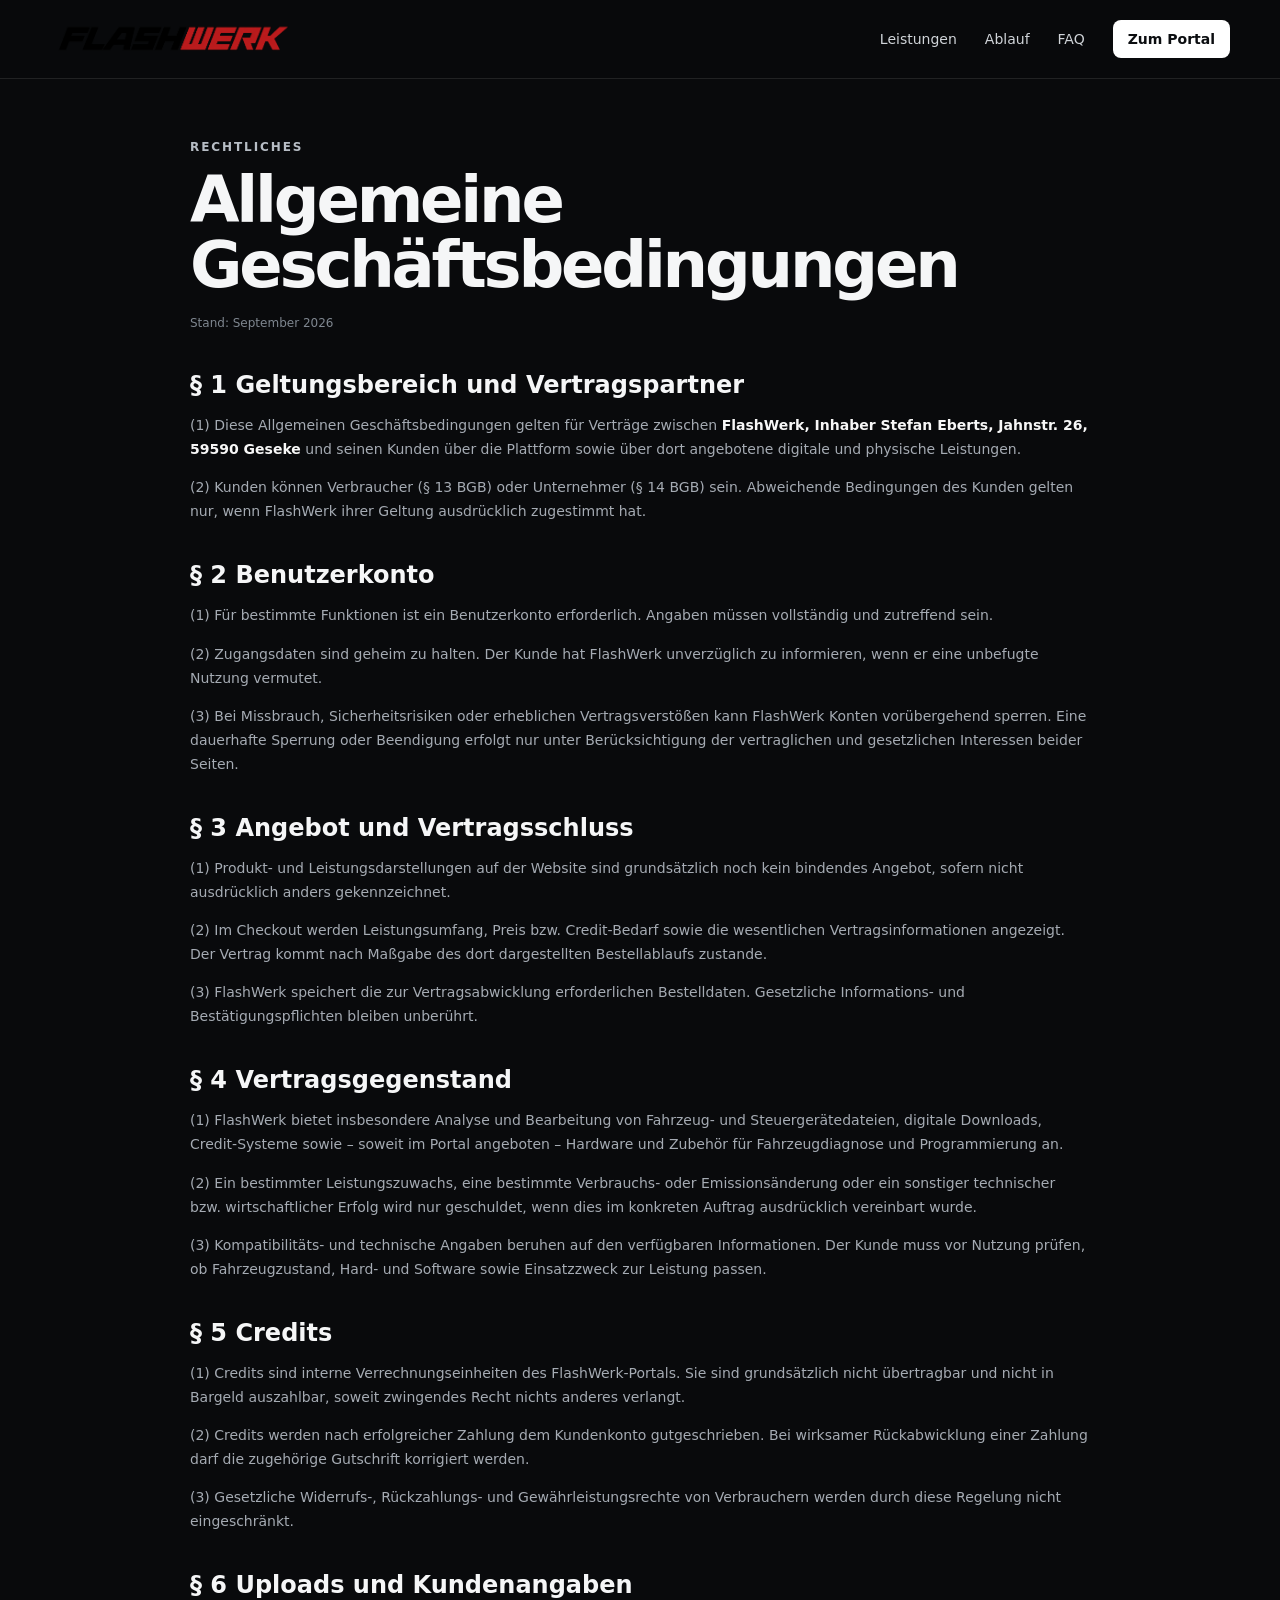
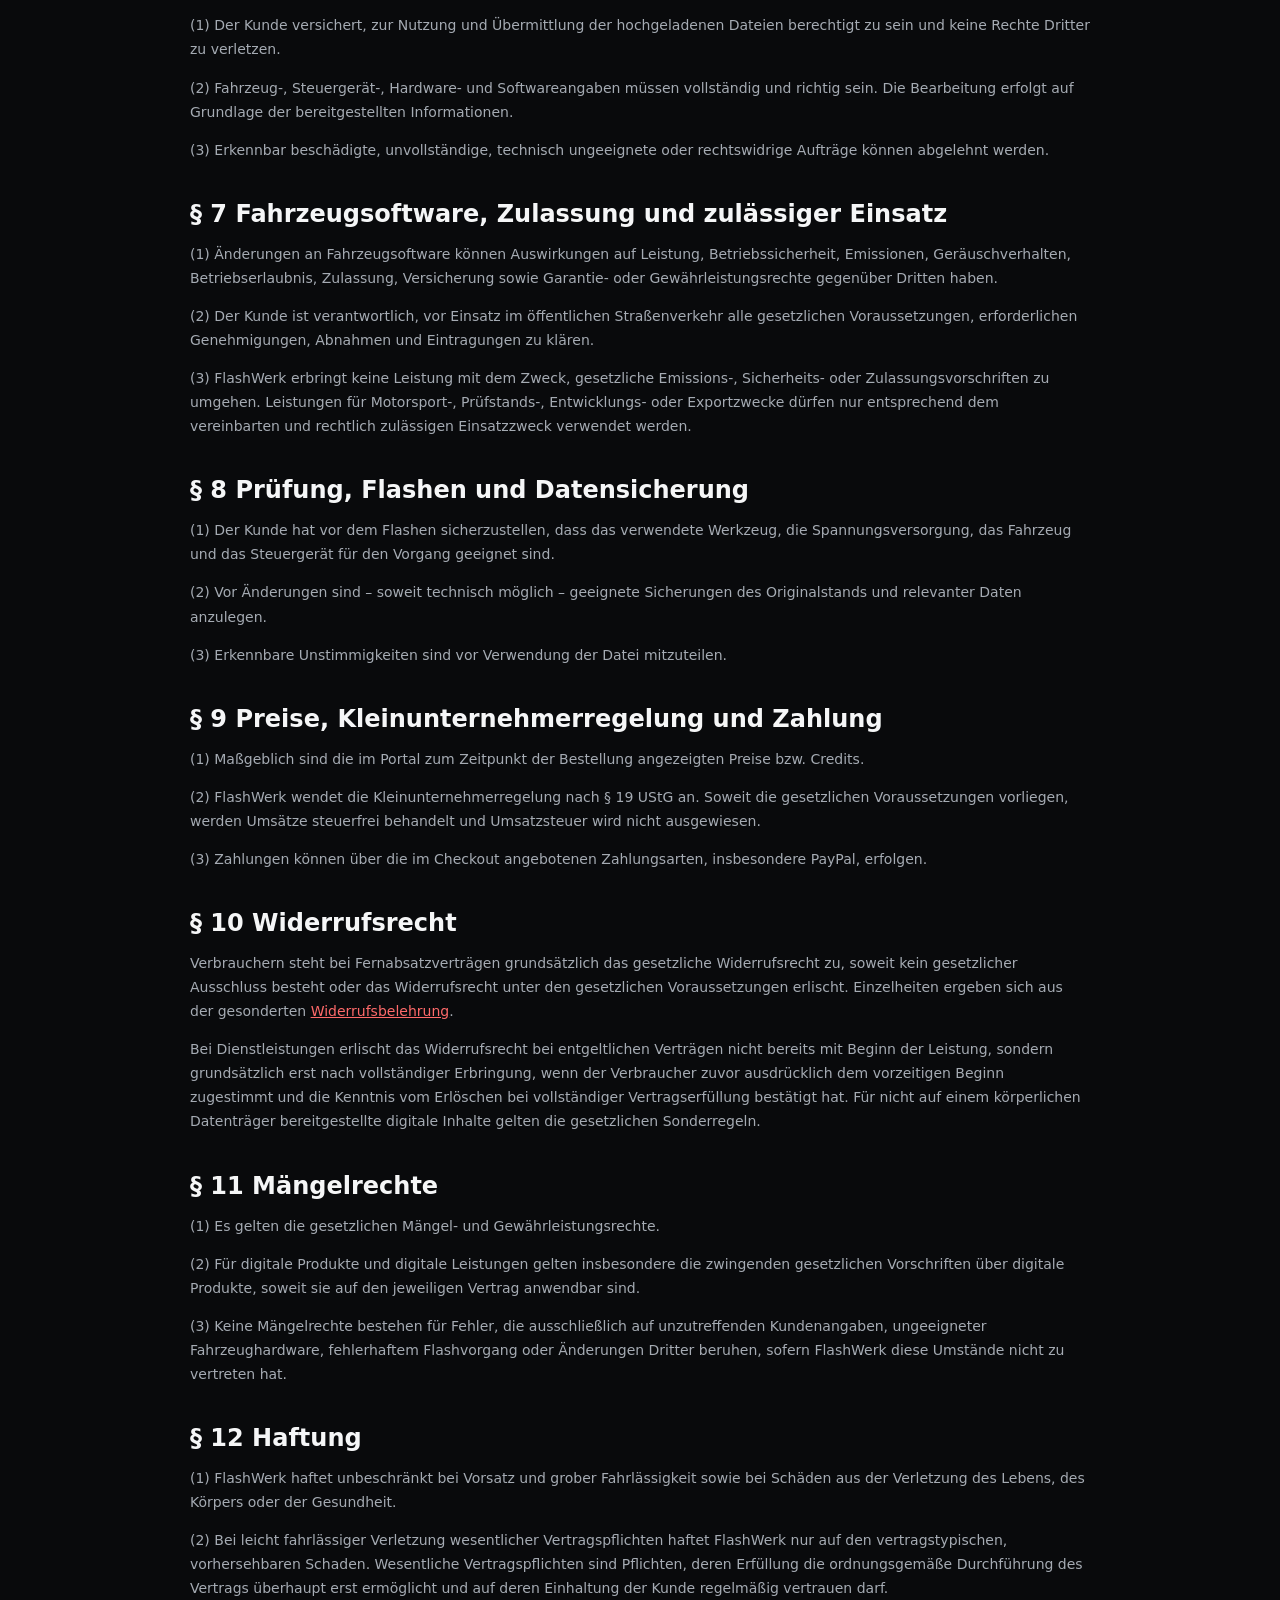
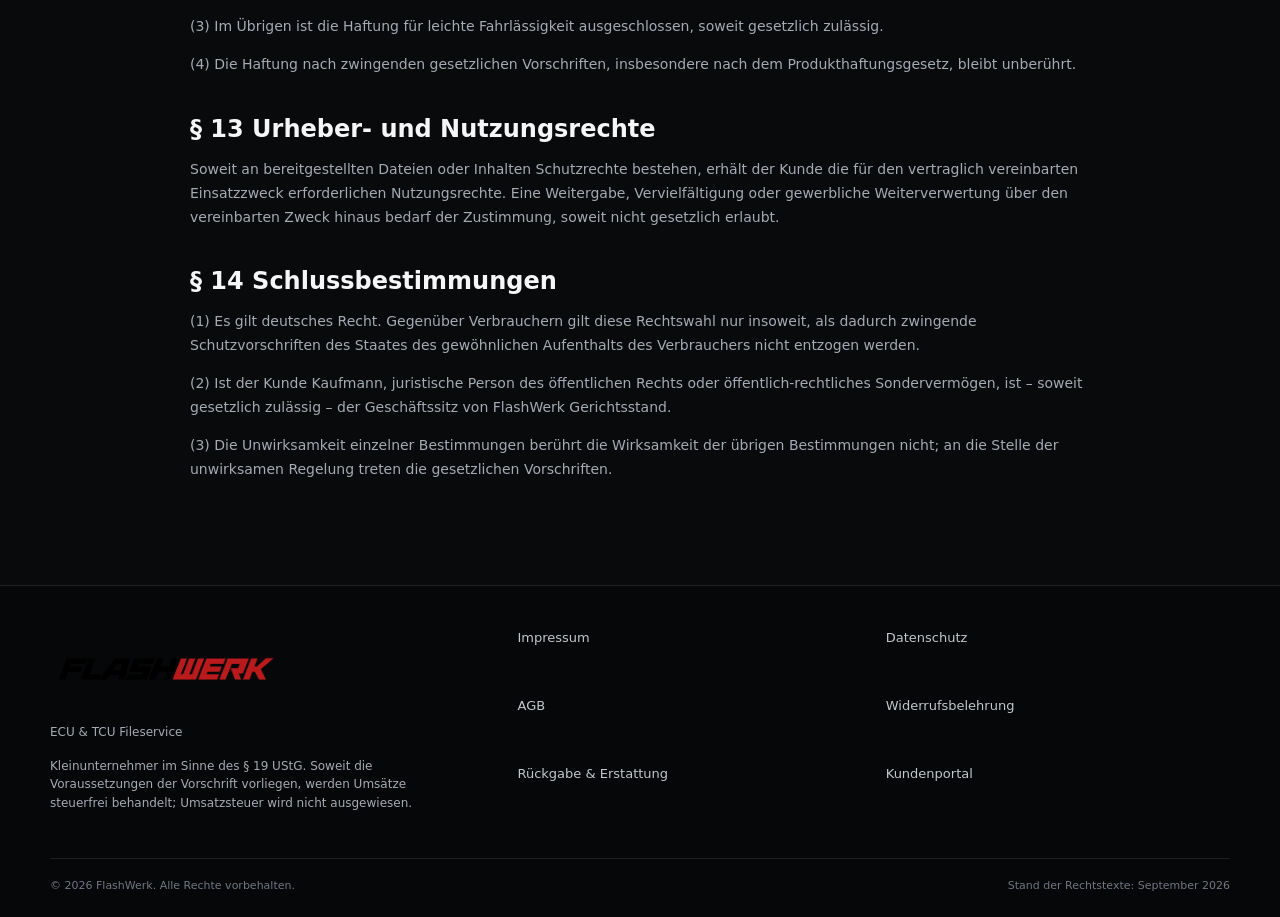
==== agb.html @ cbb9adb5 "Add files via upload" ====
<!doctype html><html lang="de"><head><meta charset="utf-8"><meta name="viewport" content="width=device-width,initial-scale=1"><title>AGB – FlashWerk</title><link rel="stylesheet" href="styles.css"></head><body><header class="site-header"><div class="container nav">
<a href="index.html" aria-label="FlashWerk Startseite"><img class="logo" src="flashwerk-logo.png" alt="FlashWerk"></a>
<button class="menu-btn" aria-label="Menü öffnen" aria-expanded="false">☰</button>
<nav class="nav-links">
<a href="index.html#leistungen">Leistungen</a>
<a href="index.html#ablauf">Ablauf</a>
<a href="index.html#faq">FAQ</a>
<a class="btn btn-small" href="https://portal.flashwerk.eu">Zum Portal</a>
</nav></div></header>
<main class="legal-page"><div class="container legal-shell"><div class="section-label">RECHTLICHES</div><h1>Allgemeine Geschäftsbedingungen</h1><p class="updated">Stand: September 2026</p>

<h2>§ 1 Geltungsbereich und Vertragspartner</h2>
<p>(1) Diese Allgemeinen Geschäftsbedingungen gelten für Verträge zwischen <strong>FlashWerk, Inhaber Stefan Eberts, Jahnstr. 26, 59590 Geseke</strong> und seinen Kunden über die Plattform sowie über dort angebotene digitale und physische Leistungen.</p>
<p>(2) Kunden können Verbraucher (§ 13 BGB) oder Unternehmer (§ 14 BGB) sein. Abweichende Bedingungen des Kunden gelten nur, wenn FlashWerk ihrer Geltung ausdrücklich zugestimmt hat.</p>

<h2>§ 2 Benutzerkonto</h2>
<p>(1) Für bestimmte Funktionen ist ein Benutzerkonto erforderlich. Angaben müssen vollständig und zutreffend sein.</p>
<p>(2) Zugangsdaten sind geheim zu halten. Der Kunde hat FlashWerk unverzüglich zu informieren, wenn er eine unbefugte Nutzung vermutet.</p>
<p>(3) Bei Missbrauch, Sicherheitsrisiken oder erheblichen Vertragsverstößen kann FlashWerk Konten vorübergehend sperren. Eine dauerhafte Sperrung oder Beendigung erfolgt nur unter Berücksichtigung der vertraglichen und gesetzlichen Interessen beider Seiten.</p>

<h2>§ 3 Angebot und Vertragsschluss</h2>
<p>(1) Produkt- und Leistungsdarstellungen auf der Website sind grundsätzlich noch kein bindendes Angebot, sofern nicht ausdrücklich anders gekennzeichnet.</p>
<p>(2) Im Checkout werden Leistungsumfang, Preis bzw. Credit-Bedarf sowie die wesentlichen Vertragsinformationen angezeigt. Der Vertrag kommt nach Maßgabe des dort dargestellten Bestellablaufs zustande.</p>
<p>(3) FlashWerk speichert die zur Vertragsabwicklung erforderlichen Bestelldaten. Gesetzliche Informations- und Bestätigungspflichten bleiben unberührt.</p>

<h2>§ 4 Vertragsgegenstand</h2>
<p>(1) FlashWerk bietet insbesondere Analyse und Bearbeitung von Fahrzeug- und Steuergerätedateien, digitale Downloads, Credit-Systeme sowie – soweit im Portal angeboten – Hardware und Zubehör für Fahrzeugdiagnose und Programmierung an.</p>
<p>(2) Ein bestimmter Leistungszuwachs, eine bestimmte Verbrauchs- oder Emissionsänderung oder ein sonstiger technischer bzw. wirtschaftlicher Erfolg wird nur geschuldet, wenn dies im konkreten Auftrag ausdrücklich vereinbart wurde.</p>
<p>(3) Kompatibilitäts- und technische Angaben beruhen auf den verfügbaren Informationen. Der Kunde muss vor Nutzung prüfen, ob Fahrzeugzustand, Hard- und Software sowie Einsatzzweck zur Leistung passen.</p>

<h2>§ 5 Credits</h2>
<p>(1) Credits sind interne Verrechnungseinheiten des FlashWerk-Portals. Sie sind grundsätzlich nicht übertragbar und nicht in Bargeld auszahlbar, soweit zwingendes Recht nichts anderes verlangt.</p>
<p>(2) Credits werden nach erfolgreicher Zahlung dem Kundenkonto gutgeschrieben. Bei wirksamer Rückabwicklung einer Zahlung darf die zugehörige Gutschrift korrigiert werden.</p>
<p>(3) Gesetzliche Widerrufs-, Rückzahlungs- und Gewährleistungsrechte von Verbrauchern werden durch diese Regelung nicht eingeschränkt.</p>

<h2>§ 6 Uploads und Kundenangaben</h2>
<p>(1) Der Kunde versichert, zur Nutzung und Übermittlung der hochgeladenen Dateien berechtigt zu sein und keine Rechte Dritter zu verletzen.</p>
<p>(2) Fahrzeug-, Steuergerät-, Hardware- und Softwareangaben müssen vollständig und richtig sein. Die Bearbeitung erfolgt auf Grundlage der bereitgestellten Informationen.</p>
<p>(3) Erkennbar beschädigte, unvollständige, technisch ungeeignete oder rechtswidrige Aufträge können abgelehnt werden.</p>

<h2>§ 7 Fahrzeugsoftware, Zulassung und zulässiger Einsatz</h2>
<p>(1) Änderungen an Fahrzeugsoftware können Auswirkungen auf Leistung, Betriebssicherheit, Emissionen, Geräuschverhalten, Betriebserlaubnis, Zulassung, Versicherung sowie Garantie- oder Gewährleistungsrechte gegenüber Dritten haben.</p>
<p>(2) Der Kunde ist verantwortlich, vor Einsatz im öffentlichen Straßenverkehr alle gesetzlichen Voraussetzungen, erforderlichen Genehmigungen, Abnahmen und Eintragungen zu klären.</p>
<p>(3) FlashWerk erbringt keine Leistung mit dem Zweck, gesetzliche Emissions-, Sicherheits- oder Zulassungsvorschriften zu umgehen. Leistungen für Motorsport-, Prüfstands-, Entwicklungs- oder Exportzwecke dürfen nur entsprechend dem vereinbarten und rechtlich zulässigen Einsatzzweck verwendet werden.</p>

<h2>§ 8 Prüfung, Flashen und Datensicherung</h2>
<p>(1) Der Kunde hat vor dem Flashen sicherzustellen, dass das verwendete Werkzeug, die Spannungsversorgung, das Fahrzeug und das Steuergerät für den Vorgang geeignet sind.</p>
<p>(2) Vor Änderungen sind – soweit technisch möglich – geeignete Sicherungen des Originalstands und relevanter Daten anzulegen.</p>
<p>(3) Erkennbare Unstimmigkeiten sind vor Verwendung der Datei mitzuteilen.</p>

<h2>§ 9 Preise, Kleinunternehmerregelung und Zahlung</h2>
<p>(1) Maßgeblich sind die im Portal zum Zeitpunkt der Bestellung angezeigten Preise bzw. Credits.</p>
<p>(2) FlashWerk wendet die Kleinunternehmerregelung nach § 19 UStG an. Soweit die gesetzlichen Voraussetzungen vorliegen, werden Umsätze steuerfrei behandelt und Umsatzsteuer wird nicht ausgewiesen.</p>
<p>(3) Zahlungen können über die im Checkout angebotenen Zahlungsarten, insbesondere PayPal, erfolgen.</p>

<h2>§ 10 Widerrufsrecht</h2>
<p>Verbrauchern steht bei Fernabsatzverträgen grundsätzlich das gesetzliche Widerrufsrecht zu, soweit kein gesetzlicher Ausschluss besteht oder das Widerrufsrecht unter den gesetzlichen Voraussetzungen erlischt. Einzelheiten ergeben sich aus der gesonderten <a href="widerruf.html">Widerrufsbelehrung</a>.</p>
<p>Bei Dienstleistungen erlischt das Widerrufsrecht bei entgeltlichen Verträgen nicht bereits mit Beginn der Leistung, sondern grundsätzlich erst nach vollständiger Erbringung, wenn der Verbraucher zuvor ausdrücklich dem vorzeitigen Beginn zugestimmt und die Kenntnis vom Erlöschen bei vollständiger Vertragserfüllung bestätigt hat. Für nicht auf einem körperlichen Datenträger bereitgestellte digitale Inhalte gelten die gesetzlichen Sonderregeln.</p>

<h2>§ 11 Mängelrechte</h2>
<p>(1) Es gelten die gesetzlichen Mängel- und Gewährleistungsrechte.</p>
<p>(2) Für digitale Produkte und digitale Leistungen gelten insbesondere die zwingenden gesetzlichen Vorschriften über digitale Produkte, soweit sie auf den jeweiligen Vertrag anwendbar sind.</p>
<p>(3) Keine Mängelrechte bestehen für Fehler, die ausschließlich auf unzutreffenden Kundenangaben, ungeeigneter Fahrzeughardware, fehlerhaftem Flashvorgang oder Änderungen Dritter beruhen, sofern FlashWerk diese Umstände nicht zu vertreten hat.</p>

<h2>§ 12 Haftung</h2>
<p>(1) FlashWerk haftet unbeschränkt bei Vorsatz und grober Fahrlässigkeit sowie bei Schäden aus der Verletzung des Lebens, des Körpers oder der Gesundheit.</p>
<p>(2) Bei leicht fahrlässiger Verletzung wesentlicher Vertragspflichten haftet FlashWerk nur auf den vertragstypischen, vorhersehbaren Schaden. Wesentliche Vertragspflichten sind Pflichten, deren Erfüllung die ordnungsgemäße Durchführung des Vertrags überhaupt erst ermöglicht und auf deren Einhaltung der Kunde regelmäßig vertrauen darf.</p>
<p>(3) Im Übrigen ist die Haftung für leichte Fahrlässigkeit ausgeschlossen, soweit gesetzlich zulässig.</p>
<p>(4) Die Haftung nach zwingenden gesetzlichen Vorschriften, insbesondere nach dem Produkthaftungsgesetz, bleibt unberührt.</p>

<h2>§ 13 Urheber- und Nutzungsrechte</h2>
<p>Soweit an bereitgestellten Dateien oder Inhalten Schutzrechte bestehen, erhält der Kunde die für den vertraglich vereinbarten Einsatzzweck erforderlichen Nutzungsrechte. Eine Weitergabe, Vervielfältigung oder gewerbliche Weiterverwertung über den vereinbarten Zweck hinaus bedarf der Zustimmung, soweit nicht gesetzlich erlaubt.</p>

<h2>§ 14 Schlussbestimmungen</h2>
<p>(1) Es gilt deutsches Recht. Gegenüber Verbrauchern gilt diese Rechtswahl nur insoweit, als dadurch zwingende Schutzvorschriften des Staates des gewöhnlichen Aufenthalts des Verbrauchers nicht entzogen werden.</p>
<p>(2) Ist der Kunde Kaufmann, juristische Person des öffentlichen Rechts oder öffentlich-rechtliches Sondervermögen, ist – soweit gesetzlich zulässig – der Geschäftssitz von FlashWerk Gerichtsstand.</p>
<p>(3) Die Unwirksamkeit einzelner Bestimmungen berührt die Wirksamkeit der übrigen Bestimmungen nicht; an die Stelle der unwirksamen Regelung treten die gesetzlichen Vorschriften.</p>
</div></main><footer>
<div class="container footer-grid">
<div class="footer-brand">
<img class="footer-logo" src="flashwerk-logo.png" alt="FlashWerk">
<p>ECU &amp; TCU Fileservice</p>
<p class="small-business">Kleinunternehmer im Sinne des § 19 UStG. Soweit die Voraussetzungen der Vorschrift vorliegen, werden Umsätze steuerfrei behandelt; Umsatzsteuer wird nicht ausgewiesen.</p>
</div>
<div class="footer-links">
<a href="impressum.html">Impressum</a>
<a href="datenschutz.html">Datenschutz</a>
<a href="agb.html">AGB</a>
<a href="widerruf.html">Widerrufsbelehrung</a>
<a href="rueckgabe.html">Rückgabe &amp; Erstattung</a>
<a href="https://portal.flashwerk.eu">Kundenportal</a>
</div>
</div>
<div class="container copyright"><span>© <span data-year></span> FlashWerk. Alle Rechte vorbehalten.</span><span>Stand der Rechtstexte: September 2026</span></div>
</footer><script src="script.js"></script></body></html>
---- styles.css ----
:root{
  --bg:#090a0c;
  --bg2:#0f1114;
  --panel:#14171b;
  --panel2:#1a1e23;
  --text:#f5f6f7;
  --muted:#a5abb3;
  --line:rgba(255,255,255,.10);
  --red:#c83434;
  --red2:#e54848;
  --max:1180px;
}
*{box-sizing:border-box}
html{scroll-behavior:smooth}
body{
  margin:0;background:var(--bg);color:var(--text);
  font-family:Inter,ui-sans-serif,system-ui,-apple-system,BlinkMacSystemFont,"Segoe UI",sans-serif;
  -webkit-font-smoothing:antialiased
}
a{color:inherit;text-decoration:none}
.container{width:min(calc(100% - 40px),var(--max));margin:0 auto}
.site-header{
  position:fixed;inset:0 0 auto 0;z-index:50;
  background:rgba(9,10,12,.82);backdrop-filter:blur(18px);
  border-bottom:1px solid var(--line)
}
.nav{height:78px;display:flex;align-items:center;justify-content:space-between;gap:30px}
.logo{display:block;width:250px;max-width:44vw;height:auto}
.nav-links{display:flex;align-items:center;gap:28px;color:#d0d4d9;font-size:14px}
.nav-links a:hover{color:#fff}
.menu-btn{display:none;background:none;border:0;color:#fff;font-size:26px}
.btn{
  display:inline-flex;align-items:center;justify-content:center;gap:10px;
  padding:14px 21px;border-radius:8px;font-size:14px;font-weight:800;
  border:1px solid transparent;transition:.2s ease
}
.btn:hover{transform:translateY(-2px)}
.btn-primary{background:linear-gradient(135deg,var(--red),var(--red2));color:#fff;box-shadow:0 12px 38px rgba(200,52,52,.22)}
.btn-secondary{border-color:var(--line);background:rgba(255,255,255,.025)}
.btn-small{padding:10px 14px;background:#fff;color:#0b0d10}
.hero{
  min-height:800px;display:flex;align-items:center;position:relative;overflow:hidden;
  padding:155px 0 95px;border-bottom:1px solid var(--line)
}
.hero-grid{
  position:absolute;inset:0;opacity:.19;
  background-image:linear-gradient(rgba(255,255,255,.05) 1px,transparent 1px),
  linear-gradient(90deg,rgba(255,255,255,.05) 1px,transparent 1px);
  background-size:64px 64px;mask-image:linear-gradient(to bottom,black,transparent 92%)
}
.glow{position:absolute;width:520px;height:520px;border-radius:50%;filter:blur(120px);background:rgba(200,52,52,.17);right:-170px;top:80px}
.hero-content{position:relative;z-index:2}
.kicker,.section-label{font-size:12px;font-weight:900;letter-spacing:.16em;color:#b7bdc5}
.kicker:before{content:"";display:inline-block;width:34px;height:2px;background:var(--red);vertical-align:middle;margin-right:10px}
h1{font-size:clamp(52px,7.8vw,104px);line-height:.92;letter-spacing:-.065em;margin:24px 0 22px;max-width:930px}
.red{color:var(--red2)}
.hero p{max-width:700px;color:var(--muted);font-size:18px;line-height:1.72}
.hero-actions{display:flex;gap:12px;flex-wrap:wrap;margin-top:34px}
.stats{display:grid;grid-template-columns:repeat(3,1fr);gap:1px;margin-top:74px;max-width:870px;border:1px solid var(--line);background:var(--line)}
.stats div{background:#0c0f12;padding:22px 24px}
.stats strong,.stats span{display:block}
.stats strong{font-size:14px;margin-bottom:5px}
.stats span{color:var(--muted);font-size:12px}
.section{padding:105px 0}
.section-head{display:flex;justify-content:space-between;align-items:flex-end;gap:60px;margin:16px 0 48px}
.section-head h2,.portal-box h2,.faq-wrap h2,.legal-page h1,.final-cta h2{
  font-size:clamp(38px,5vw,64px);line-height:1.02;letter-spacing:-.05em;margin:0
}
.section-head p{max-width:450px;color:var(--muted);line-height:1.7;margin:0}
.cards{display:grid;grid-template-columns:repeat(3,1fr);gap:15px}
.card{padding:29px;border:1px solid var(--line);border-radius:13px;background:linear-gradient(160deg,rgba(255,255,255,.035),rgba(255,255,255,.012));min-height:250px}
.card-no{font-size:12px;font-weight:900;color:var(--red2);margin-bottom:52px}
.card h3{font-size:20px;margin:0 0 11px}
.card p,.step p,.portal-box p,.faq-list p,.legal-page p,.legal-page li{color:var(--muted);line-height:1.72;font-size:14px}
.notice{margin-top:22px;padding:17px 20px;border-left:3px solid var(--red);background:#101317;color:#aeb5bd;font-size:12px;line-height:1.65}
.process-section{background:var(--bg2);border-block:1px solid var(--line)}
.process{margin-top:52px;border-top:1px solid var(--line)}
.step{display:grid;grid-template-columns:100px 1fr;gap:20px;padding:34px 0;border-bottom:1px solid var(--line)}
.step-no{color:var(--red2);font-weight:900;font-size:13px}
.step h3{margin:0 0 8px;font-size:23px}
.portal-section{padding:70px 0}
.portal-box{padding:54px;border:1px solid rgba(200,52,52,.28);border-radius:18px;display:flex;align-items:center;justify-content:space-between;gap:50px;background:radial-gradient(circle at 82% 20%,rgba(200,52,52,.14),transparent 30%),linear-gradient(135deg,#14181d,#0c0f12)}
.portal-box h2{margin:12px 0}
.portal-box p{max-width:640px}
.faq-wrap{display:grid;grid-template-columns:.8fr 1.2fr;gap:70px}
.faq-list{border-top:1px solid var(--line)}
details{border-bottom:1px solid var(--line);padding:22px 0}
summary{cursor:pointer;font-weight:800;list-style:none;position:relative;padding-right:30px}
summary:after{content:"+";position:absolute;right:4px;color:var(--red2);font-size:22px;top:-4px}
details[open] summary:after{content:"–"}
.final-cta{text-align:center;padding:115px 0 125px;background:radial-gradient(circle at 50% 110%,rgba(200,52,52,.17),transparent 38%)}
.final-cta .section-label{display:block;margin-bottom:14px}
.final-cta .btn{margin-top:32px}
footer{background:#060708;border-top:1px solid var(--line);padding:44px 0 25px}
.footer-grid{display:grid;grid-template-columns:1.1fr 1.9fr;gap:55px}
.footer-logo{width:235px;max-width:100%}
.footer-brand p{color:var(--muted);font-size:12px}
.footer-links{display:grid;grid-template-columns:repeat(2,minmax(0,1fr));gap:10px 24px;font-size:13px;color:#c2c7cd}
.footer-links a:hover{color:#fff}
.small-business{margin-top:18px;color:#7f8790;font-size:11px;line-height:1.55}
.copyright{border-top:1px solid var(--line);margin-top:34px;padding-top:20px;color:#707882;font-size:11px;display:flex;justify-content:space-between;gap:20px;flex-wrap:wrap}

/* Legal pages */
.legal-page{padding:140px 0 90px}
.legal-page .legal-shell{max-width:900px}
.legal-page h1{margin:14px 0 34px}
.legal-page h2{font-size:24px;margin:38px 0 12px}
.legal-page h3{font-size:18px;margin:26px 0 10px}
.legal-page ul{padding-left:22px}
.legal-page .box{padding:22px 24px;border:1px solid var(--line);border-radius:12px;background:var(--panel);margin:22px 0}
.legal-page a{color:#ff6a6a;text-decoration:underline}
.legal-page strong{color:#f7f7f7}
.legal-page .updated{font-size:12px;color:#7f8790;margin-top:-20px;margin-bottom:30px}
.form-box label{display:block;font-size:13px;color:#b7bdc5;margin:12px 0 6px}
.form-box input,.form-box textarea{
  width:100%;background:#0c0f12;color:#fff;border:1px solid var(--line);border-radius:8px;padding:12px
}
.form-box textarea{min-height:130px;resize:vertical}
.form-box button{margin-top:14px}
@media(max-width:850px){
  .menu-btn{display:block}
  .nav-links{display:none;position:absolute;top:78px;left:0;right:0;background:#0a0c0f;border-bottom:1px solid var(--line);padding:24px 20px;flex-direction:column;align-items:stretch}
  .nav-links.open{display:flex}.nav-links a{text-align:center}
  .section-head{display:block}.section-head p{margin-top:20px}
  .cards{grid-template-columns:1fr 1fr}
  .portal-box{display:block;padding:38px 28px}.portal-box .btn{margin-top:20px}
  .faq-wrap,.footer-grid{grid-template-columns:1fr}
}
@media(max-width:580px){
  .container{width:min(calc(100% - 28px),var(--max))}
  .logo{width:190px;max-width:60vw}
  .hero{padding-top:135px;min-height:auto}
  h1{font-size:53px}
  .hero p{font-size:16px}
  .hero-actions .btn{width:100%}
  .stats,.cards{grid-template-columns:1fr}
  .section{padding:78px 0}
  .step{grid-template-columns:55px 1fr}
  .legal-page{padding-top:120px}
}
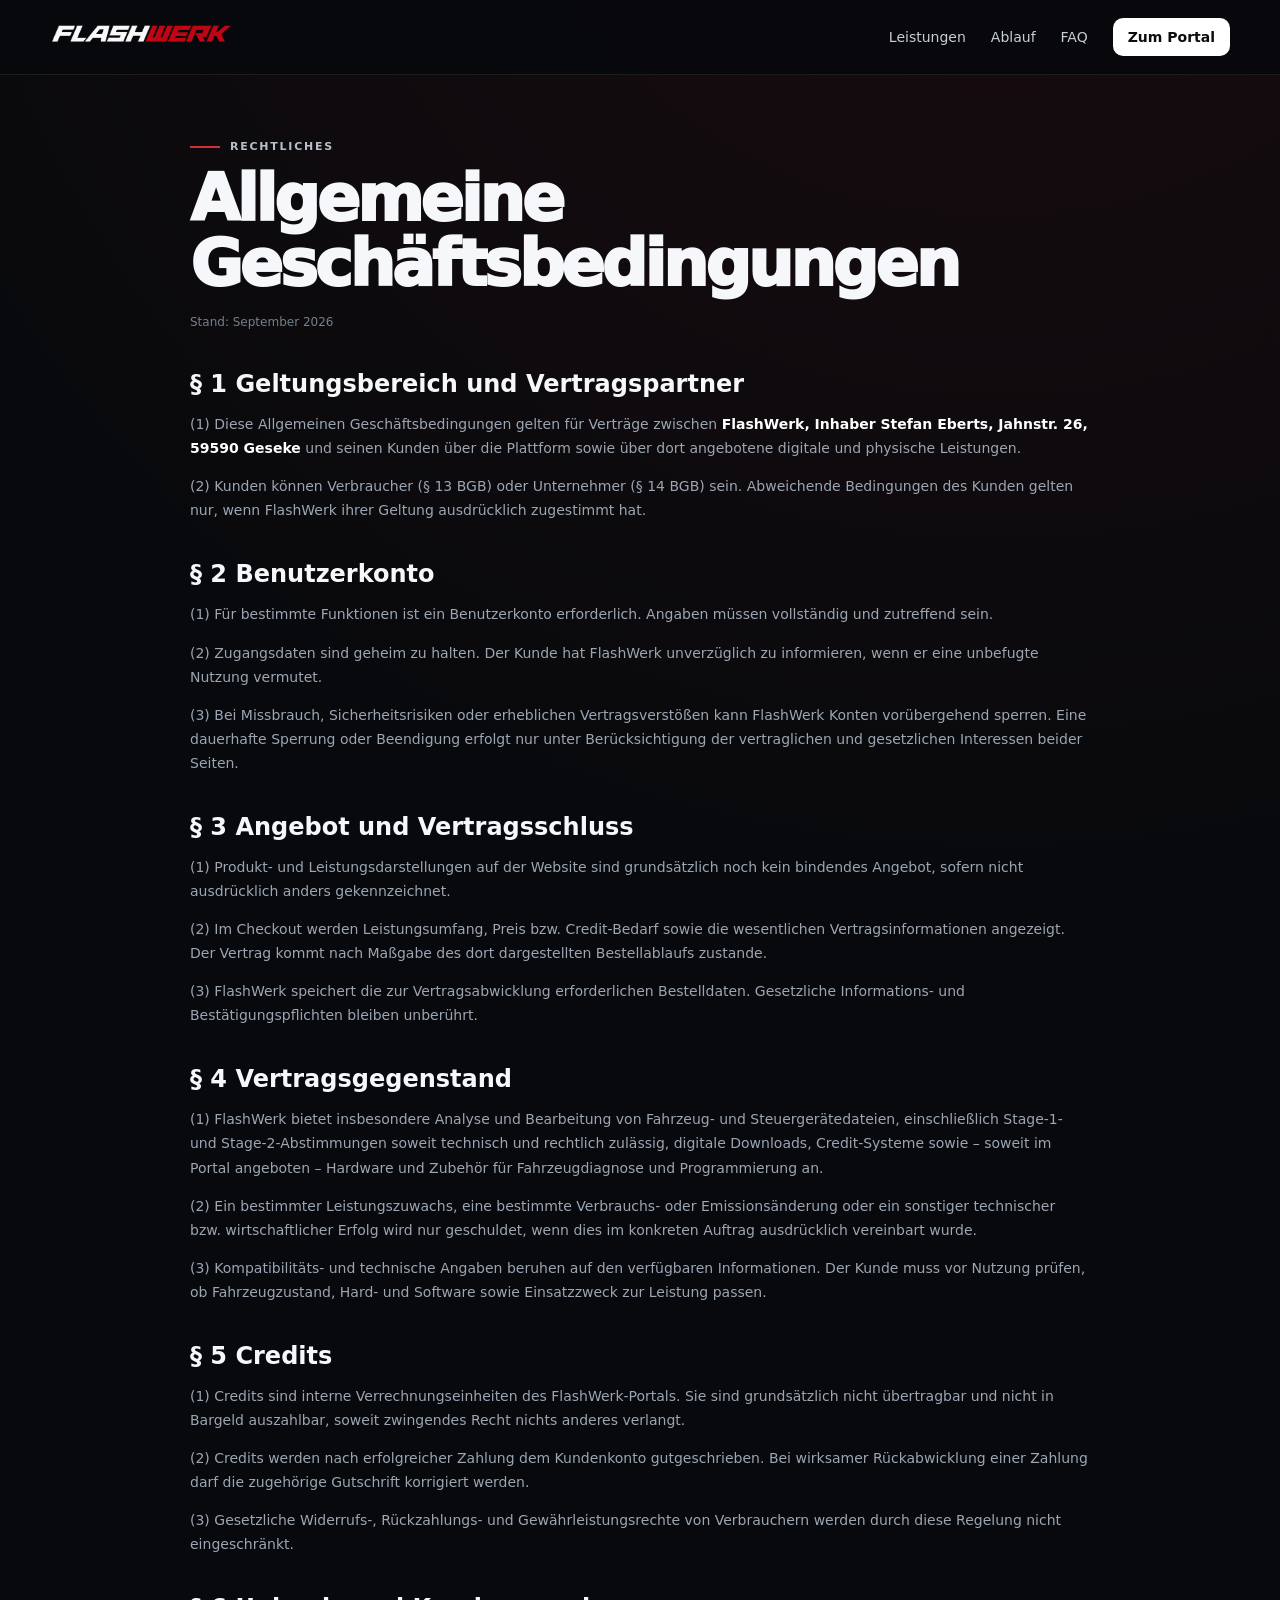
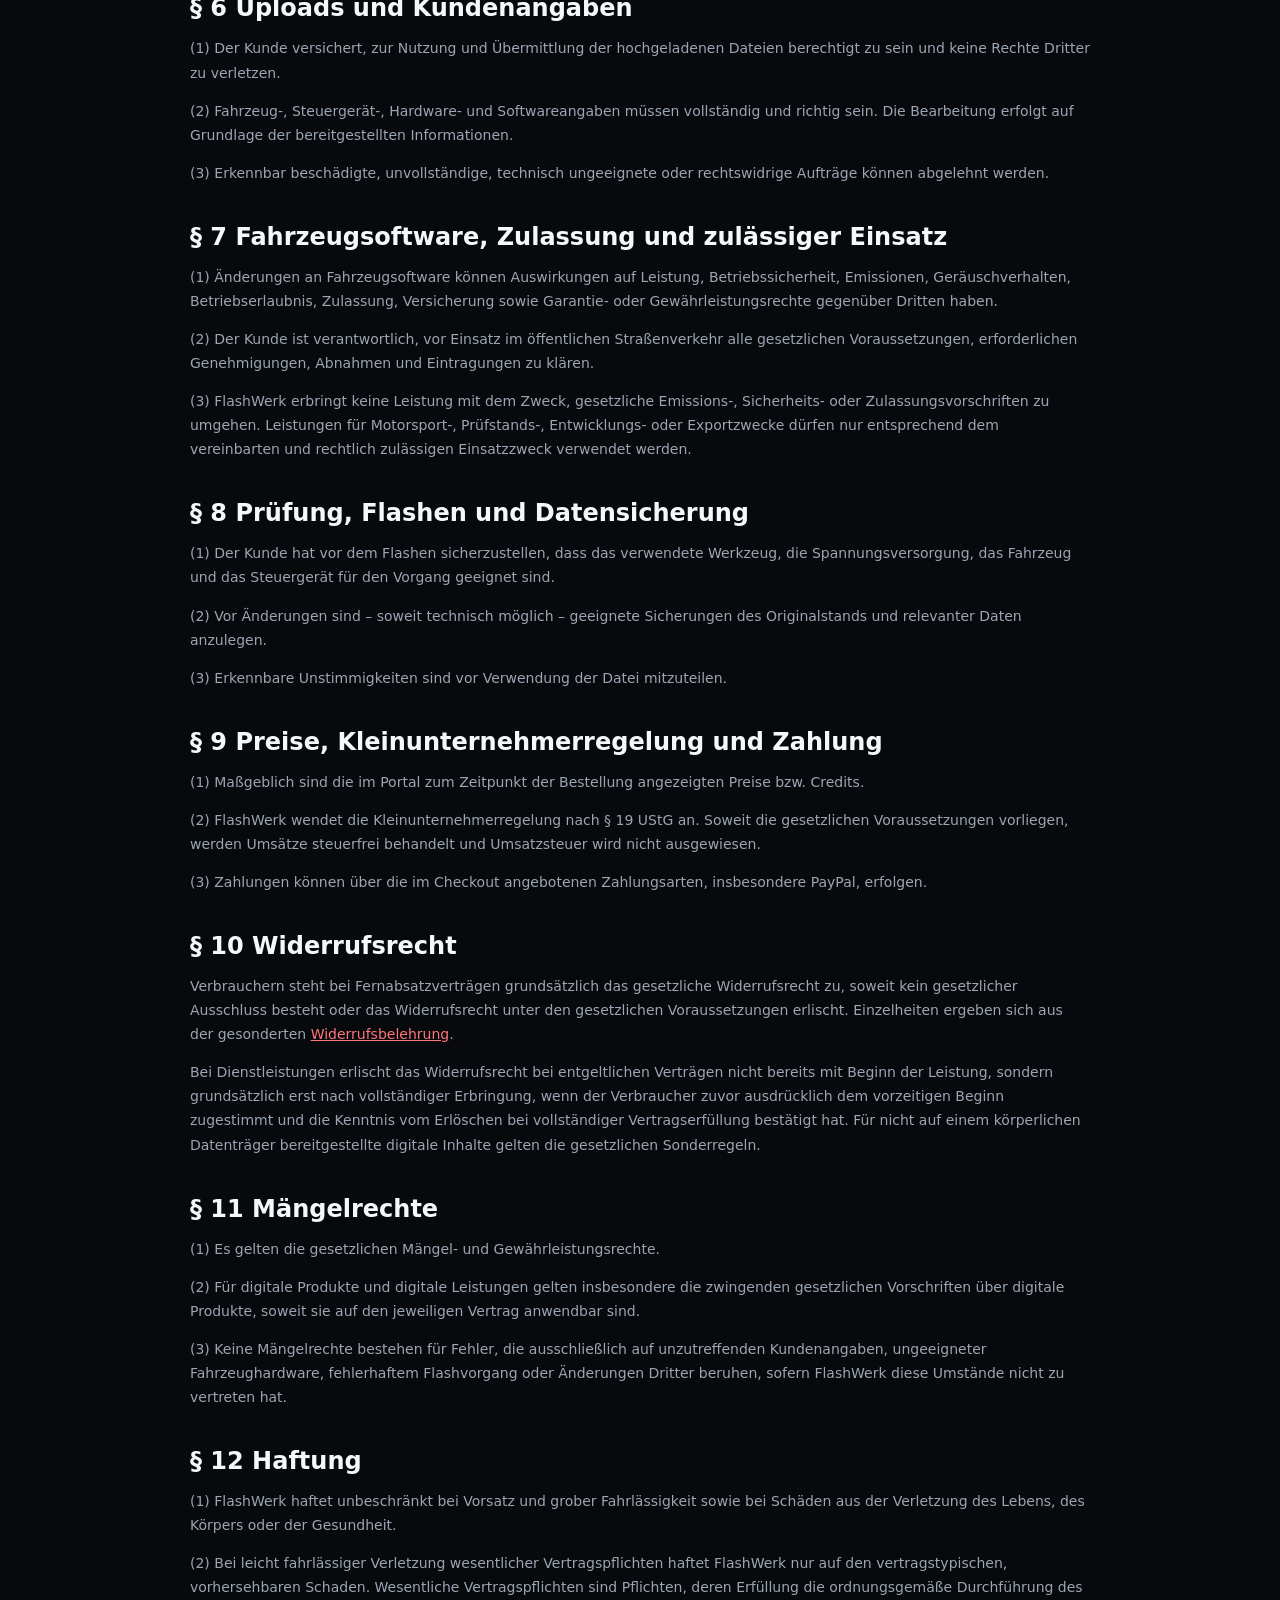
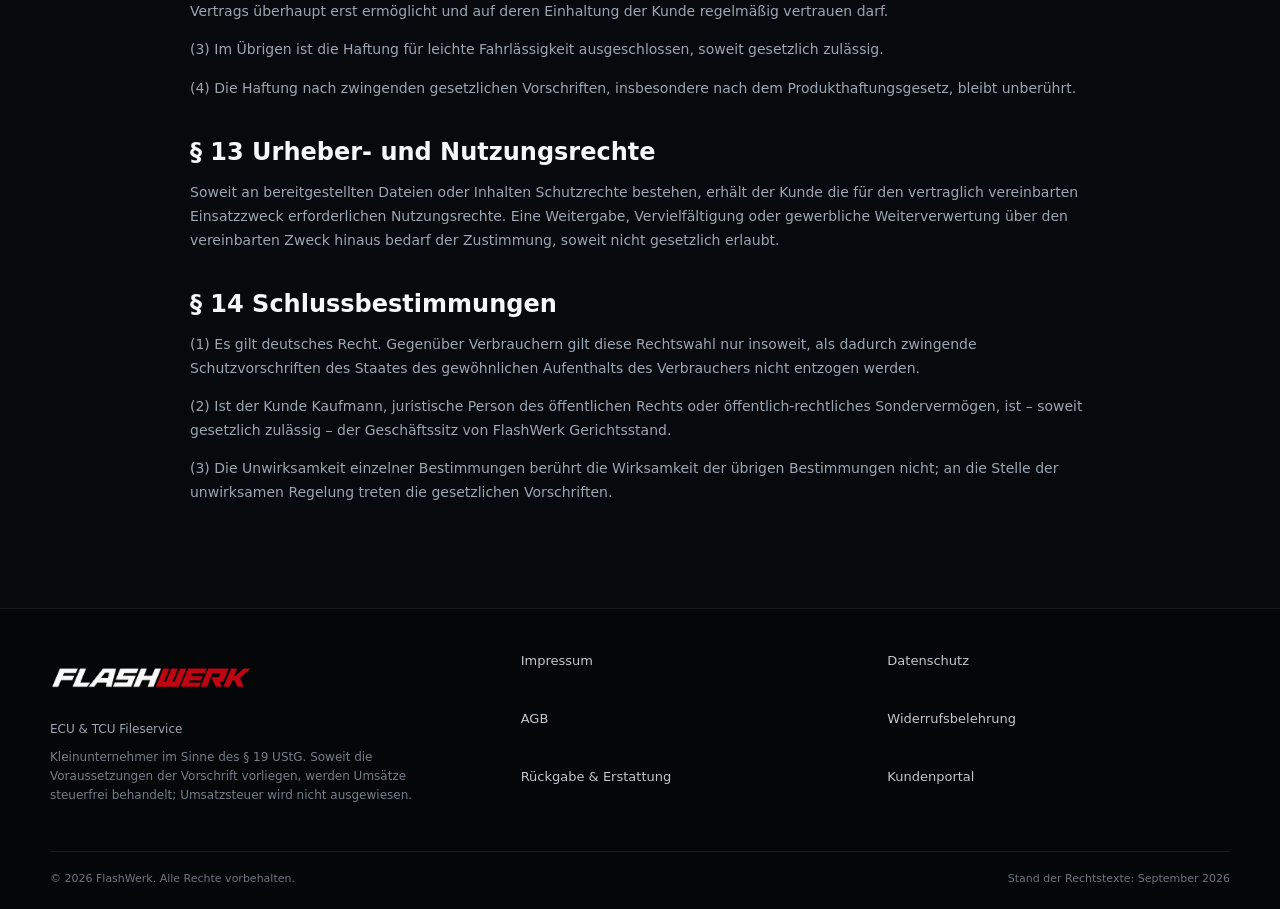
==== commit 95391d08: "Add files via upload" ====
--- a/agb.html
+++ b/agb.html
@@ -24,7 +24,7 @@
 <p>(3) FlashWerk speichert die zur Vertragsabwicklung erforderlichen Bestelldaten. Gesetzliche Informations- und Bestätigungspflichten bleiben unberührt.</p>
 
 <h2>§ 4 Vertragsgegenstand</h2>
-<p>(1) FlashWerk bietet insbesondere Analyse und Bearbeitung von Fahrzeug- und Steuergerätedateien, digitale Downloads, Credit-Systeme sowie – soweit im Portal angeboten – Hardware und Zubehör für Fahrzeugdiagnose und Programmierung an.</p>
+<p>(1) FlashWerk bietet insbesondere Analyse und Bearbeitung von Fahrzeug- und Steuergerätedateien, einschließlich Stage-1- und Stage-2-Abstimmungen soweit technisch und rechtlich zulässig, digitale Downloads, Credit-Systeme sowie – soweit im Portal angeboten – Hardware und Zubehör für Fahrzeugdiagnose und Programmierung an.</p>
 <p>(2) Ein bestimmter Leistungszuwachs, eine bestimmte Verbrauchs- oder Emissionsänderung oder ein sonstiger technischer bzw. wirtschaftlicher Erfolg wird nur geschuldet, wenn dies im konkreten Auftrag ausdrücklich vereinbart wurde.</p>
 <p>(3) Kompatibilitäts- und technische Angaben beruhen auf den verfügbaren Informationen. Der Kunde muss vor Nutzung prüfen, ob Fahrzeugzustand, Hard- und Software sowie Einsatzzweck zur Leistung passen.</p>
 
--- a/styles.css
+++ b/styles.css
@@ -1,141 +1,117 @@
 
 :root{
-  --bg:#090a0c;
-  --bg2:#0f1114;
-  --panel:#14171b;
-  --panel2:#1a1e23;
-  --text:#f5f6f7;
-  --muted:#a5abb3;
-  --line:rgba(255,255,255,.10);
-  --red:#c83434;
-  --red2:#e54848;
+  --bg:#07090c;--bg2:#0b0e12;--panel:#10141a;--text:#f5f7fa;
+  --muted:#9ca6b3;--line:rgba(255,255,255,.085);
+  --red:#d12f35;--red2:#f0444a;--redsoft:rgba(209,47,53,.14);
   --max:1180px;
 }
 *{box-sizing:border-box}
 html{scroll-behavior:smooth}
 body{
-  margin:0;background:var(--bg);color:var(--text);
-  font-family:Inter,ui-sans-serif,system-ui,-apple-system,BlinkMacSystemFont,"Segoe UI",sans-serif;
+  margin:0;background:radial-gradient(circle at 78% -8%,rgba(209,47,53,.1),transparent 28%),var(--bg);
+  color:var(--text);font-family:Inter,ui-sans-serif,system-ui,-apple-system,BlinkMacSystemFont,"Segoe UI",sans-serif;
   -webkit-font-smoothing:antialiased
 }
 a{color:inherit;text-decoration:none}
-.container{width:min(calc(100% - 40px),var(--max));margin:0 auto}
-.site-header{
-  position:fixed;inset:0 0 auto 0;z-index:50;
-  background:rgba(9,10,12,.82);backdrop-filter:blur(18px);
-  border-bottom:1px solid var(--line)
-}
-.nav{height:78px;display:flex;align-items:center;justify-content:space-between;gap:30px}
-.logo{display:block;width:250px;max-width:44vw;height:auto}
-.nav-links{display:flex;align-items:center;gap:28px;color:#d0d4d9;font-size:14px}
+img{max-width:100%;display:block}
+.container{width:min(calc(100% - 40px),var(--max));margin:auto}
+.site-header{position:fixed;inset:0 0 auto;z-index:100;background:rgba(7,9,12,.84);backdrop-filter:blur(18px);border-bottom:1px solid var(--line)}
+.nav{height:74px;display:flex;align-items:center;justify-content:space-between;gap:24px}
+.logo{width:185px;height:auto}
+.nav-links{display:flex;align-items:center;gap:25px;color:#c7ced6;font-size:14px}
 .nav-links a:hover{color:#fff}
 .menu-btn{display:none;background:none;border:0;color:#fff;font-size:26px}
-.btn{
-  display:inline-flex;align-items:center;justify-content:center;gap:10px;
-  padding:14px 21px;border-radius:8px;font-size:14px;font-weight:800;
-  border:1px solid transparent;transition:.2s ease
-}
-.btn:hover{transform:translateY(-2px)}
-.btn-primary{background:linear-gradient(135deg,var(--red),var(--red2));color:#fff;box-shadow:0 12px 38px rgba(200,52,52,.22)}
+.btn{display:inline-flex;align-items:center;justify-content:center;gap:10px;min-height:46px;padding:0 20px;border-radius:10px;border:1px solid transparent;font-size:14px;font-weight:850;transition:.2s}
+.btn:hover{transform:translateY(-1px)}
+.btn-primary{background:linear-gradient(135deg,var(--red),var(--red2));box-shadow:0 16px 44px rgba(209,47,53,.22)}
 .btn-secondary{border-color:var(--line);background:rgba(255,255,255,.025)}
-.btn-small{padding:10px 14px;background:#fff;color:#0b0d10}
-.hero{
-  min-height:800px;display:flex;align-items:center;position:relative;overflow:hidden;
-  padding:155px 0 95px;border-bottom:1px solid var(--line)
-}
-.hero-grid{
-  position:absolute;inset:0;opacity:.19;
-  background-image:linear-gradient(rgba(255,255,255,.05) 1px,transparent 1px),
-  linear-gradient(90deg,rgba(255,255,255,.05) 1px,transparent 1px);
-  background-size:64px 64px;mask-image:linear-gradient(to bottom,black,transparent 92%)
-}
-.glow{position:absolute;width:520px;height:520px;border-radius:50%;filter:blur(120px);background:rgba(200,52,52,.17);right:-170px;top:80px}
-.hero-content{position:relative;z-index:2}
-.kicker,.section-label{font-size:12px;font-weight:900;letter-spacing:.16em;color:#b7bdc5}
-.kicker:before{content:"";display:inline-block;width:34px;height:2px;background:var(--red);vertical-align:middle;margin-right:10px}
-h1{font-size:clamp(52px,7.8vw,104px);line-height:.92;letter-spacing:-.065em;margin:24px 0 22px;max-width:930px}
+.btn-small{min-height:38px;padding:0 14px;background:#fff;color:#0a0c0f}
+.hero{position:relative;overflow:hidden;min-height:820px;padding:150px 0 100px;display:flex;align-items:center;border-bottom:1px solid var(--line)}
+.hero:before{content:"";position:absolute;inset:0;background-image:linear-gradient(rgba(255,255,255,.025) 1px,transparent 1px),linear-gradient(90deg,rgba(255,255,255,.025) 1px,transparent 1px);background-size:64px 64px;mask-image:linear-gradient(to bottom,black 35%,transparent 96%)}
+.hero:after{content:"";position:absolute;width:560px;height:560px;border-radius:50%;right:-160px;top:40px;background:rgba(209,47,53,.15);filter:blur(130px)}
+.hero-wrap{position:relative;z-index:2;display:grid;grid-template-columns:1.15fr .85fr;gap:70px;align-items:center}
+.eyebrow,.section-label{display:flex;align-items:center;gap:10px;font-size:11px;font-weight:900;letter-spacing:.16em;color:#b7c0ca}
+.eyebrow:before,.section-label:before{content:"";width:30px;height:2px;background:var(--red)}
+h1{margin:22px 0;max-width:780px;font-size:clamp(52px,7vw,94px);line-height:.91;letter-spacing:-.065em;font-weight:950}
 .red{color:var(--red2)}
-.hero p{max-width:700px;color:var(--muted);font-size:18px;line-height:1.72}
-.hero-actions{display:flex;gap:12px;flex-wrap:wrap;margin-top:34px}
-.stats{display:grid;grid-template-columns:repeat(3,1fr);gap:1px;margin-top:74px;max-width:870px;border:1px solid var(--line);background:var(--line)}
-.stats div{background:#0c0f12;padding:22px 24px}
-.stats strong,.stats span{display:block}
-.stats strong{font-size:14px;margin-bottom:5px}
-.stats span{color:var(--muted);font-size:12px}
-.section{padding:105px 0}
+.hero-copy{max-width:720px;color:var(--muted);font-size:18px;line-height:1.72}
+.hero-actions{display:flex;gap:12px;flex-wrap:wrap;margin-top:32px}
+.hero-points{display:flex;gap:18px;flex-wrap:wrap;margin-top:28px;color:#bac2cb;font-size:12px}
+.hero-points span{display:flex;align-items:center;gap:8px}
+.hero-points span:before{content:"";width:7px;height:7px;border-radius:50%;background:var(--red2);box-shadow:0 0 14px rgba(240,68,74,.5)}
+.hero-card{border:1px solid var(--line);border-radius:20px;padding:28px;background:linear-gradient(160deg,rgba(255,255,255,.05),rgba(255,255,255,.015));box-shadow:0 30px 90px rgba(0,0,0,.28)}
+.hero-card-top{display:flex;justify-content:space-between;gap:15px;align-items:center;margin-bottom:28px}
+.status{display:flex;align-items:center;gap:9px;color:#cbd2d9;font-size:12px}
+.status:before{content:"";width:8px;height:8px;border-radius:50%;background:#44d17a;box-shadow:0 0 18px rgba(68,209,122,.55)}
+.pill{padding:7px 10px;border-radius:999px;background:var(--redsoft);color:#ff777b;font-weight:800;font-size:11px}
+.hero-metric{font-size:48px;line-height:1;font-weight:950;letter-spacing:-.05em}
+.hero-card h3{font-size:22px;margin:8px 0}
+.hero-card p{color:var(--muted);font-size:14px;line-height:1.65;margin:0}
+.hero-card-grid{display:grid;grid-template-columns:1fr 1fr;gap:10px;margin-top:24px}
+.mini{padding:14px;border:1px solid var(--line);border-radius:12px;background:rgba(255,255,255,.018)}
+.mini strong{display:block;font-size:13px;margin-bottom:3px}
+.mini span{color:var(--muted);font-size:11px}
+.section{padding:108px 0}
+.section-alt{background:var(--bg2);border-block:1px solid var(--line)}
 .section-head{display:flex;justify-content:space-between;align-items:flex-end;gap:60px;margin:16px 0 48px}
-.section-head h2,.portal-box h2,.faq-wrap h2,.legal-page h1,.final-cta h2{
-  font-size:clamp(38px,5vw,64px);line-height:1.02;letter-spacing:-.05em;margin:0
-}
-.section-head p{max-width:450px;color:var(--muted);line-height:1.7;margin:0}
-.cards{display:grid;grid-template-columns:repeat(3,1fr);gap:15px}
-.card{padding:29px;border:1px solid var(--line);border-radius:13px;background:linear-gradient(160deg,rgba(255,255,255,.035),rgba(255,255,255,.012));min-height:250px}
-.card-no{font-size:12px;font-weight:900;color:var(--red2);margin-bottom:52px}
-.card h3{font-size:20px;margin:0 0 11px}
-.card p,.step p,.portal-box p,.faq-list p,.legal-page p,.legal-page li{color:var(--muted);line-height:1.72;font-size:14px}
-.notice{margin-top:22px;padding:17px 20px;border-left:3px solid var(--red);background:#101317;color:#aeb5bd;font-size:12px;line-height:1.65}
-.process-section{background:var(--bg2);border-block:1px solid var(--line)}
-.process{margin-top:52px;border-top:1px solid var(--line)}
-.step{display:grid;grid-template-columns:100px 1fr;gap:20px;padding:34px 0;border-bottom:1px solid var(--line)}
-.step-no{color:var(--red2);font-weight:900;font-size:13px}
-.step h3{margin:0 0 8px;font-size:23px}
-.portal-section{padding:70px 0}
-.portal-box{padding:54px;border:1px solid rgba(200,52,52,.28);border-radius:18px;display:flex;align-items:center;justify-content:space-between;gap:50px;background:radial-gradient(circle at 82% 20%,rgba(200,52,52,.14),transparent 30%),linear-gradient(135deg,#14181d,#0c0f12)}
-.portal-box h2{margin:12px 0}
-.portal-box p{max-width:640px}
+.section-head h2,.ai-copy h2,.portal-box h2,.faq-wrap h2,.final-cta h2,.legal-page h1{margin:0;font-size:clamp(38px,5vw,64px);line-height:1.02;letter-spacing:-.05em}
+.section-head p{max-width:450px;margin:0;color:var(--muted);line-height:1.72}
+.cards{display:grid;grid-template-columns:repeat(3,1fr);gap:14px}
+.card{min-height:250px;padding:28px;border:1px solid var(--line);border-radius:16px;background:linear-gradient(160deg,rgba(255,255,255,.032),rgba(255,255,255,.01));transition:.22s}
+.card:hover{transform:translateY(-3px);border-color:rgba(240,68,74,.28)}
+.card-no{font-size:11px;color:var(--red2);font-weight:900;letter-spacing:.12em;margin-bottom:54px}
+.card h3{font-size:20px;margin:0 0 10px}
+.card p,.step p,.ai-copy p,.portal-box p,.faq-list p,.legal-page p,.legal-page li{color:var(--muted);font-size:14px;line-height:1.72}
+.ai-section{padding:110px 0;position:relative;overflow:hidden}
+.ai-section:before{content:"AI";position:absolute;right:-10px;top:-65px;font-size:320px;font-weight:1000;letter-spacing:-.1em;color:rgba(255,255,255,.02)}
+.ai-grid{position:relative;z-index:2;display:grid;grid-template-columns:1fr 1fr;gap:70px;align-items:center}
+.ai-copy h2{margin:16px 0 22px}
+.ai-copy p{font-size:16px}
+.ai-list{display:grid;gap:12px;margin:28px 0 30px}
+.ai-item{display:flex;gap:14px;align-items:flex-start;padding:15px 16px;border:1px solid var(--line);border-radius:12px;background:rgba(255,255,255,.02)}
+.ai-item i{font-style:normal;width:28px;height:28px;border-radius:8px;display:grid;place-items:center;background:var(--redsoft);color:#ff7176;font-weight:900}
+.ai-item strong{display:block;font-size:14px;margin-bottom:3px}
+.ai-item span{color:var(--muted);font-size:12px;line-height:1.5}
+.ai-visual{border:1px solid rgba(240,68,74,.22);border-radius:20px;padding:24px;background:radial-gradient(circle at 85% 15%,rgba(209,47,53,.16),transparent 34%),linear-gradient(160deg,#12171e,#0c1015)}
+.ai-top{display:flex;justify-content:space-between;align-items:center;margin-bottom:20px}
+.ai-badge{display:inline-flex;align-items:center;gap:8px;padding:7px 10px;border-radius:999px;background:#161b22;border:1px solid var(--line);font-size:11px;font-weight:850}
+.ai-badge:before{content:"";width:7px;height:7px;border-radius:50%;background:#44d17a}
+.ai-speed{font-size:11px;color:#ff777b;font-weight:900}
+.ai-file{padding:18px;border:1px solid var(--line);border-radius:14px;background:#0b0f14;margin-bottom:12px}
+.ai-file-head{display:flex;justify-content:space-between;gap:20px;margin-bottom:12px}
+.ai-file strong{font-size:14px}.ai-file span{font-size:11px;color:var(--muted)}
+.progress{height:7px;border-radius:999px;background:#20252c;overflow:hidden}
+.progress span{display:block;height:100%;width:100%;background:linear-gradient(90deg,var(--red),var(--red2))}
+.ai-result{display:grid;grid-template-columns:repeat(3,1fr);gap:10px;margin-top:18px}
+.ai-result div{padding:14px;border-radius:12px;background:rgba(255,255,255,.025);border:1px solid var(--line)}
+.ai-result strong{display:block;font-size:18px}.ai-result span{font-size:10px;color:var(--muted)}
+.ai-note{margin-top:16px;color:#747e89;font-size:11px;line-height:1.6}
+.process{margin-top:48px;border-top:1px solid var(--line)}
+.step{display:grid;grid-template-columns:95px 1fr;gap:22px;padding:34px 0;border-bottom:1px solid var(--line)}
+.step-no{color:var(--red2);font-size:12px;font-weight:900}
+.step h3{font-size:23px;margin:0 0 7px}
+.portal-section{padding:72px 0}
+.portal-box{padding:52px;border:1px solid rgba(209,47,53,.25);border-radius:20px;display:flex;align-items:center;justify-content:space-between;gap:50px;background:radial-gradient(circle at 85% 20%,rgba(209,47,53,.13),transparent 30%),linear-gradient(135deg,#131820,#0b0f14)}
+.portal-box h2{margin:12px 0}.portal-box p{max-width:650px}
 .faq-wrap{display:grid;grid-template-columns:.8fr 1.2fr;gap:70px}
 .faq-list{border-top:1px solid var(--line)}
 details{border-bottom:1px solid var(--line);padding:22px 0}
-summary{cursor:pointer;font-weight:800;list-style:none;position:relative;padding-right:30px}
-summary:after{content:"+";position:absolute;right:4px;color:var(--red2);font-size:22px;top:-4px}
+summary{cursor:pointer;list-style:none;font-weight:800;position:relative;padding-right:30px}
+summary:after{content:"+";position:absolute;right:4px;top:-4px;font-size:22px;color:var(--red2)}
 details[open] summary:after{content:"–"}
-.final-cta{text-align:center;padding:115px 0 125px;background:radial-gradient(circle at 50% 110%,rgba(200,52,52,.17),transparent 38%)}
-.final-cta .section-label{display:block;margin-bottom:14px}
-.final-cta .btn{margin-top:32px}
-footer{background:#060708;border-top:1px solid var(--line);padding:44px 0 25px}
-.footer-grid{display:grid;grid-template-columns:1.1fr 1.9fr;gap:55px}
-.footer-logo{width:235px;max-width:100%}
-.footer-brand p{color:var(--muted);font-size:12px}
-.footer-links{display:grid;grid-template-columns:repeat(2,minmax(0,1fr));gap:10px 24px;font-size:13px;color:#c2c7cd}
-.footer-links a:hover{color:#fff}
-.small-business{margin-top:18px;color:#7f8790;font-size:11px;line-height:1.55}
-.copyright{border-top:1px solid var(--line);margin-top:34px;padding-top:20px;color:#707882;font-size:11px;display:flex;justify-content:space-between;gap:20px;flex-wrap:wrap}
-
-/* Legal pages */
-.legal-page{padding:140px 0 90px}
-.legal-page .legal-shell{max-width:900px}
-.legal-page h1{margin:14px 0 34px}
-.legal-page h2{font-size:24px;margin:38px 0 12px}
-.legal-page h3{font-size:18px;margin:26px 0 10px}
-.legal-page ul{padding-left:22px}
-.legal-page .box{padding:22px 24px;border:1px solid var(--line);border-radius:12px;background:var(--panel);margin:22px 0}
-.legal-page a{color:#ff6a6a;text-decoration:underline}
-.legal-page strong{color:#f7f7f7}
-.legal-page .updated{font-size:12px;color:#7f8790;margin-top:-20px;margin-bottom:30px}
-.form-box label{display:block;font-size:13px;color:#b7bdc5;margin:12px 0 6px}
-.form-box input,.form-box textarea{
-  width:100%;background:#0c0f12;color:#fff;border:1px solid var(--line);border-radius:8px;padding:12px
-}
-.form-box textarea{min-height:130px;resize:vertical}
-.form-box button{margin-top:14px}
-@media(max-width:850px){
-  .menu-btn{display:block}
-  .nav-links{display:none;position:absolute;top:78px;left:0;right:0;background:#0a0c0f;border-bottom:1px solid var(--line);padding:24px 20px;flex-direction:column;align-items:stretch}
-  .nav-links.open{display:flex}.nav-links a{text-align:center}
-  .section-head{display:block}.section-head p{margin-top:20px}
-  .cards{grid-template-columns:1fr 1fr}
-  .portal-box{display:block;padding:38px 28px}.portal-box .btn{margin-top:20px}
-  .faq-wrap,.footer-grid{grid-template-columns:1fr}
-}
-@media(max-width:580px){
-  .container{width:min(calc(100% - 28px),var(--max))}
-  .logo{width:190px;max-width:60vw}
-  .hero{padding-top:135px;min-height:auto}
-  h1{font-size:53px}
-  .hero p{font-size:16px}
-  .hero-actions .btn{width:100%}
-  .stats,.cards{grid-template-columns:1fr}
-  .section{padding:78px 0}
-  .step{grid-template-columns:55px 1fr}
-  .legal-page{padding-top:120px}
-}
+.notice{margin-top:24px;padding:16px 18px;border-left:3px solid var(--red);background:#101319;color:#9ea8b3;font-size:12px;line-height:1.65}
+.final-cta{text-align:center;padding:115px 0 125px;background:radial-gradient(circle at 50% 110%,rgba(209,47,53,.16),transparent 40%)}
+.final-cta .section-label{justify-content:center}.final-cta .btn{margin-top:30px}
+footer{border-top:1px solid var(--line);background:#050607;padding:44px 0 24px}
+.footer-grid{display:grid;grid-template-columns:1.1fr 1.9fr;gap:60px}
+.footer-logo{width:205px}.footer-brand p{color:var(--muted);font-size:12px}
+.small-business{color:#747e89!important;line-height:1.6!important}
+.footer-links{display:grid;grid-template-columns:repeat(2,minmax(0,1fr));gap:10px 24px;font-size:13px;color:#c0c7ce}
+.copyright{border-top:1px solid var(--line);margin-top:34px;padding-top:20px;color:#6d7680;font-size:11px;display:flex;justify-content:space-between;gap:20px;flex-wrap:wrap}
+.legal-page{padding:140px 0 90px}.legal-page .legal-shell{max-width:900px}
+.legal-page h1{margin:14px 0 34px}.legal-page h2{font-size:24px;margin:38px 0 12px}.legal-page h3{font-size:18px;margin:26px 0 10px}
+.legal-page ul{padding-left:22px}.legal-page .box{padding:22px 24px;border:1px solid var(--line);border-radius:12px;background:var(--panel);margin:22px 0}
+.legal-page a{color:#ff757a;text-decoration:underline}.legal-page strong{color:#fff}.legal-page .updated{font-size:12px;color:#76808b;margin-top:-20px;margin-bottom:30px}
+@media(max-width:960px){.hero-wrap,.ai-grid{grid-template-columns:1fr}.hero-card{max-width:700px}.cards{grid-template-columns:1fr 1fr}}
+@media(max-width:850px){.menu-btn{display:block}.nav-links{display:none;position:absolute;top:74px;left:0;right:0;background:#090c10;border-bottom:1px solid var(--line);padding:24px 20px;flex-direction:column;align-items:stretch}.nav-links.open{display:flex}.nav-links a{text-align:center}.section-head{display:block}.section-head p{margin-top:20px}.portal-box{display:block;padding:38px 28px}.portal-box .btn{margin-top:20px}.faq-wrap,.footer-grid{grid-template-columns:1fr}}
+@media(max-width:580px){.container{width:min(calc(100% - 28px),var(--max))}.logo{width:165px}.hero{min-height:auto;padding:130px 0 78px}h1{font-size:52px}.hero-copy{font-size:16px}.hero-actions .btn{width:100%}.hero-card{padding:22px}.hero-card-grid,.ai-result,.cards{grid-template-columns:1fr}.section,.ai-section{padding:78px 0}.step{grid-template-columns:55px 1fr}}
